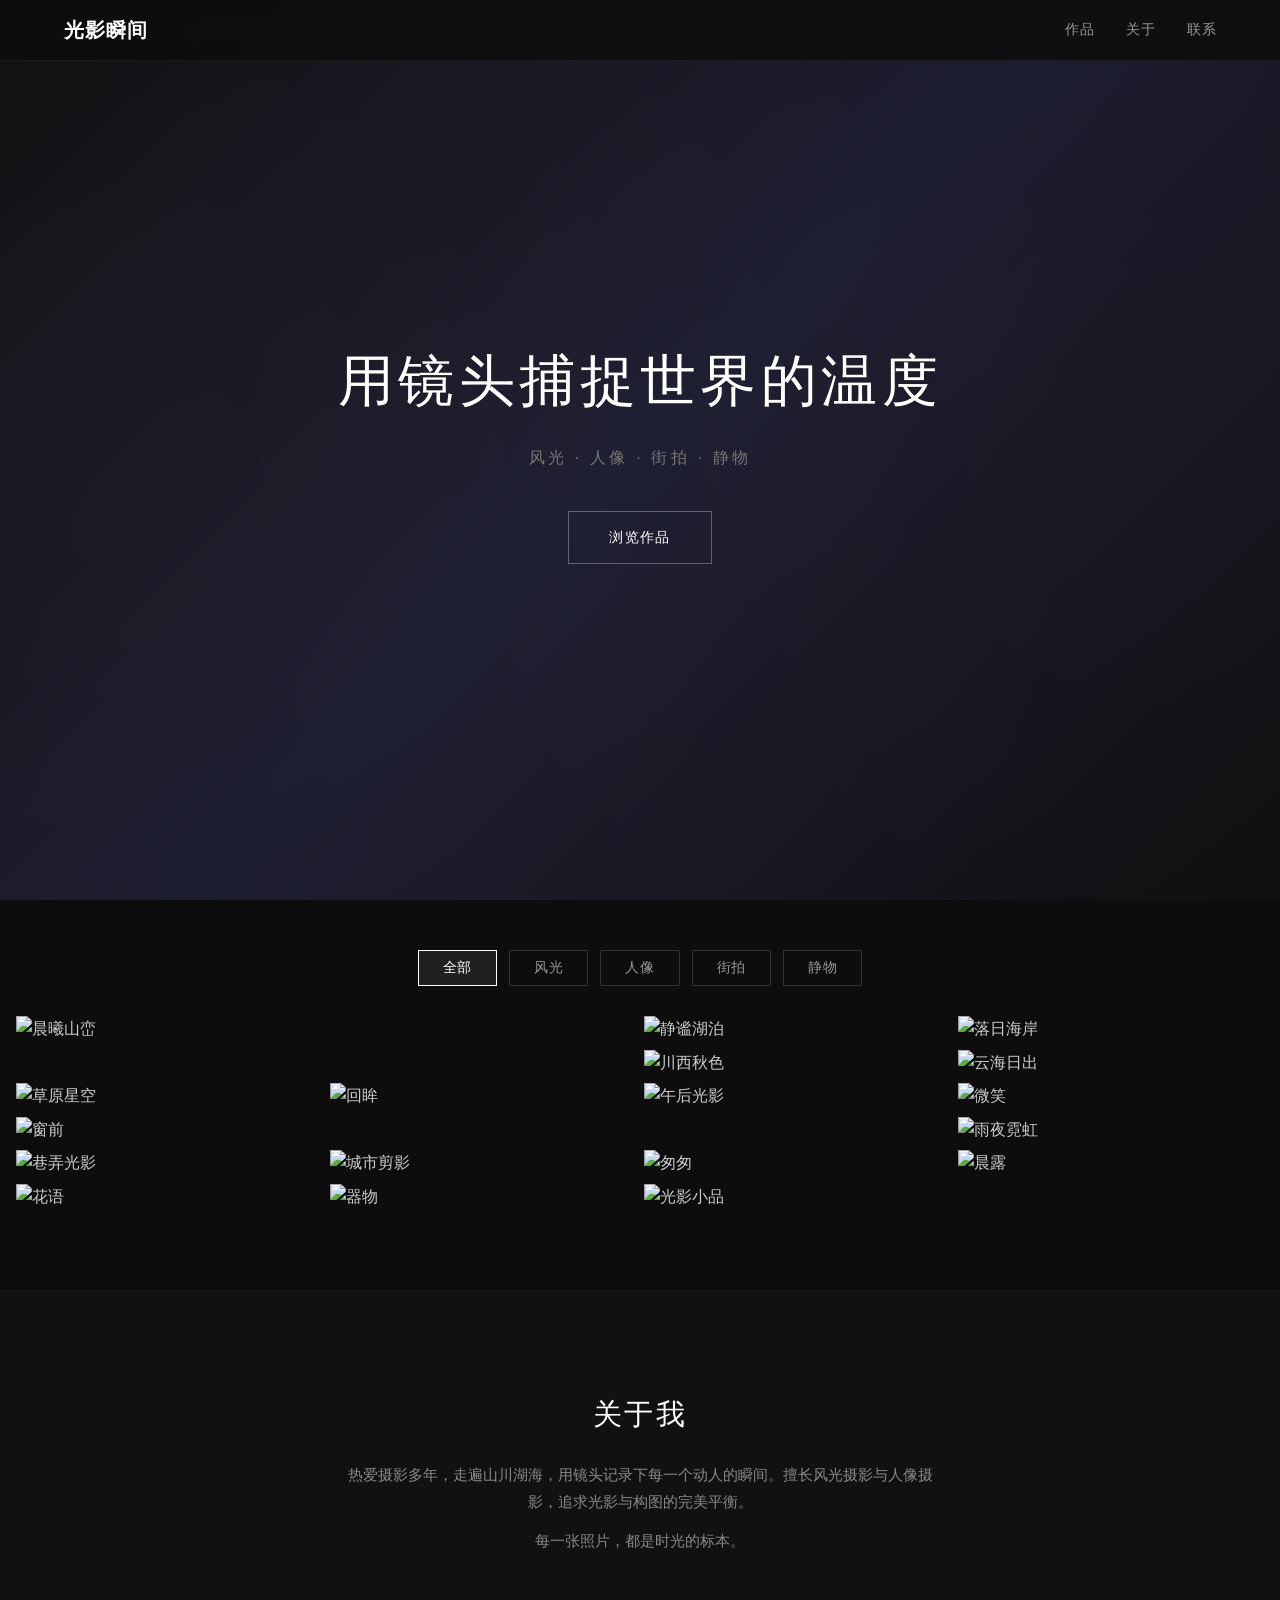
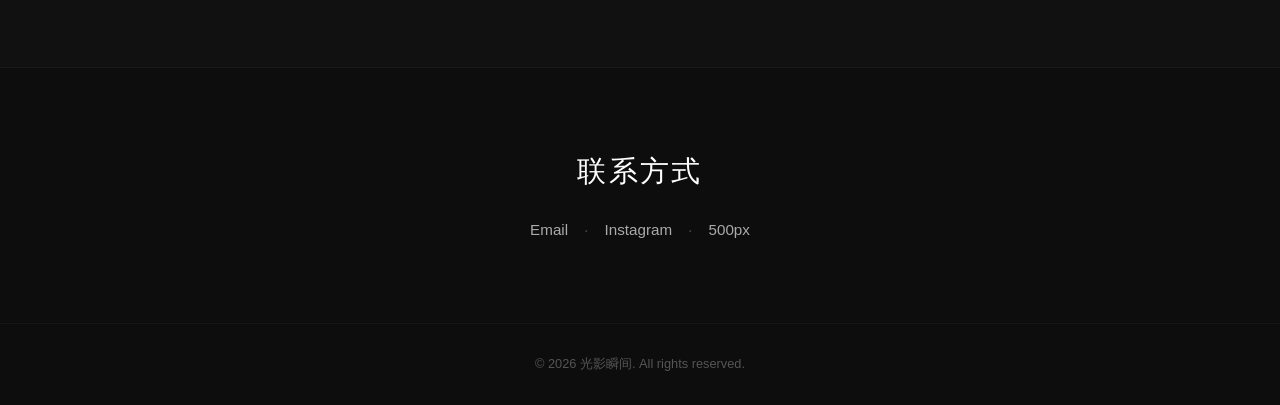
==== index.html @ 5da312e5 "上传" ====
<!DOCTYPE html>
<html lang="zh-CN">
<head>
    <meta charset="UTF-8">
    <meta name="viewport" content="width=device-width, initial-scale=1.0">
    <title>光影瞬间 · 摄影作品集</title>
    <link rel="stylesheet" href="css/style.css">
</head>
<body>
    <header class="header">
        <div class="header-inner">
            <a href="#" class="logo">光影瞬间</a>
            <nav class="nav">
                <a href="#gallery">作品</a>
                <a href="#about">关于</a>
                <a href="#contact">联系</a>
            </nav>
        </div>
    </header>

    <section class="hero">
        <h1>用镜头捕捉世界的温度</h1>
        <p>风光 · 人像 · 街拍 · 静物</p>
        <a href="#gallery" class="btn">浏览作品</a>
    </section>

    <section id="gallery" class="gallery-section">
        <div class="filter-bar">
            <button class="filter-btn active" data-filter="all">全部</button>
            <button class="filter-btn" data-filter="landscape">风光</button>
            <button class="filter-btn" data-filter="portrait">人像</button>
            <button class="filter-btn" data-filter="street">街拍</button>
            <button class="filter-btn" data-filter="still">静物</button>
        </div>
        <div class="gallery" id="galleryGrid"></div>
    </section>

    <section id="about" class="about-section">
        <div class="about-content">
            <h2>关于我</h2>
            <p>热爱摄影多年，走遍山川湖海，用镜头记录下每一个动人的瞬间。擅长风光摄影与人像摄影，追求光影与构图的完美平衡。</p>
            <p>每一张照片，都是时光的标本。</p>
        </div>
    </section>

    <section id="contact" class="contact-section">
        <h2>联系方式</h2>
        <div class="contact-links">
            <a href="mailto:photographer@example.com">Email</a>
            <span class="divider">·</span>
            <a href="#">Instagram</a>
            <span class="divider">·</span>
            <a href="#">500px</a>
        </div>
    </section>

    <footer class="footer">
        <p>&copy; 2026 光影瞬间. All rights reserved.</p>
    </footer>

    <div class="lightbox" id="lightbox">
        <span class="lightbox-close" id="lightboxClose">&times;</span>
        <span class="lightbox-prev" id="lightboxPrev">&#10094;</span>
        <span class="lightbox-next" id="lightboxNext">&#10095;</span>
        <div class="lightbox-content">
            <img src="" alt="" id="lightboxImg">
        </div>
    </div>

    <script src="js/main.js"></script>
</body>
</html>
---- css/style.css ----
/* ===== Reset & Base ===== */
*,
*::before,
*::after {
    margin: 0;
    padding: 0;
    box-sizing: border-box;
}

html {
    scroll-behavior: smooth;
}

body {
    font-family: "PingFang SC", "Hiragino Sans GB", "Microsoft YaHei", "Helvetica Neue", sans-serif;
    background: #0d0d0d;
    color: #ccc;
    line-height: 1.6;
    -webkit-font-smoothing: antialiased;
}

a {
    color: inherit;
    text-decoration: none;
}

img {
    display: block;
    max-width: 100%;
}

/* ===== Header ===== */
.header {
    position: fixed;
    top: 0;
    left: 0;
    width: 100%;
    z-index: 100;
    background: rgba(13, 13, 13, 0.85);
    backdrop-filter: blur(12px);
    -webkit-backdrop-filter: blur(12px);
    border-bottom: 1px solid rgba(255, 255, 255, 0.06);
}

.header-inner {
    max-width: 1200px;
    margin: 0 auto;
    padding: 0 24px;
    height: 60px;
    display: flex;
    align-items: center;
    justify-content: space-between;
}

.logo {
    font-size: 1.25rem;
    font-weight: 600;
    color: #fff;
    letter-spacing: 0.05em;
}

.nav {
    display: flex;
    gap: 32px;
}

.nav a {
    font-size: 0.9rem;
    color: #999;
    transition: color 0.25s;
    letter-spacing: 0.03em;
}

.nav a:hover {
    color: #fff;
}

/* ===== Hero ===== */
.hero {
    height: 100vh;
    display: flex;
    flex-direction: column;
    align-items: center;
    justify-content: center;
    text-align: center;
    background: linear-gradient(135deg, #0d0d0d 0%, #1a1a2e 50%, #0d0d0d 100%);
    position: relative;
    overflow: hidden;
}

.hero::before {
    content: "";
    position: absolute;
    top: -50%;
    left: -50%;
    width: 200%;
    height: 200%;
    background: radial-gradient(circle at 30% 50%, rgba(255, 255, 255, 0.03) 0%, transparent 50%),
                radial-gradient(circle at 70% 50%, rgba(255, 255, 255, 0.02) 0%, transparent 50%);
    animation: heroBg 20s ease-in-out infinite alternate;
}

@keyframes heroBg {
    0% { transform: translate(0, 0); }
    100% { transform: translate(-2%, -2%); }
}

.hero h1 {
    font-size: clamp(2rem, 5vw, 3.5rem);
    font-weight: 300;
    color: #fff;
    letter-spacing: 0.08em;
    position: relative;
    z-index: 1;
}

.hero p {
    margin-top: 20px;
    font-size: 1rem;
    color: #777;
    letter-spacing: 0.2em;
    position: relative;
    z-index: 1;
}

.btn {
    display: inline-block;
    margin-top: 40px;
    padding: 14px 40px;
    border: 1px solid rgba(255, 255, 255, 0.3);
    color: #fff;
    font-size: 0.9rem;
    letter-spacing: 0.1em;
    transition: all 0.35s;
    position: relative;
    z-index: 1;
}

.btn:hover {
    background: rgba(255, 255, 255, 0.08);
    border-color: rgba(255, 255, 255, 0.6);
}

/* ===== Filter Bar ===== */
.filter-bar {
    display: flex;
    justify-content: center;
    flex-wrap: wrap;
    gap: 12px;
    padding: 50px 24px 30px;
}

.filter-btn {
    background: none;
    border: 1px solid rgba(255, 255, 255, 0.15);
    color: #999;
    padding: 8px 24px;
    font-size: 0.85rem;
    cursor: pointer;
    letter-spacing: 0.05em;
    transition: all 0.3s;
    font-family: inherit;
}

.filter-btn:hover {
    color: #fff;
    border-color: rgba(255, 255, 255, 0.4);
}

.filter-btn.active {
    color: #fff;
    border-color: #fff;
    background: rgba(255, 255, 255, 0.08);
}

/* ===== Gallery ===== */
.gallery-section {
    max-width: 1400px;
    margin: 0 auto;
    padding: 0 16px 80px;
}

.gallery {
    display: grid;
    grid-template-columns: repeat(auto-fill, minmax(300px, 1fr));
    gap: 8px;
}

.gallery-item {
    position: relative;
    overflow: hidden;
    cursor: pointer;
    aspect-ratio: auto;
}

.gallery-item img {
    width: 100%;
    height: 100%;
    object-fit: cover;
    transition: transform 0.5s ease;
}

.gallery-item::after {
    content: "";
    position: absolute;
    inset: 0;
    background: rgba(0, 0, 0, 0);
    transition: background 0.4s ease;
}

.gallery-item:hover img {
    transform: scale(1.05);
}

.gallery-item:hover::after {
    background: rgba(0, 0, 0, 0.25);
}

/* Span 2 rows for variety */
.gallery-item.tall {
    grid-row: span 2;
}

.gallery-item.wide {
    grid-column: span 2;
}

/* ===== About ===== */
.about-section {
    padding: 100px 24px;
    background: #111;
    border-top: 1px solid rgba(255, 255, 255, 0.04);
    border-bottom: 1px solid rgba(255, 255, 255, 0.04);
}

.about-content {
    max-width: 600px;
    margin: 0 auto;
    text-align: center;
}

.about-content h2 {
    font-size: 1.8rem;
    font-weight: 300;
    color: #fff;
    letter-spacing: 0.08em;
    margin-bottom: 24px;
}

.about-content p {
    color: #888;
    font-size: 0.95rem;
    margin-bottom: 12px;
    line-height: 1.8;
}

/* ===== Contact ===== */
.contact-section {
    padding: 80px 24px;
    text-align: center;
}

.contact-section h2 {
    font-size: 1.8rem;
    font-weight: 300;
    color: #fff;
    letter-spacing: 0.08em;
    margin-bottom: 24px;
}

.contact-links {
    display: flex;
    justify-content: center;
    align-items: center;
    gap: 16px;
    flex-wrap: wrap;
}

.contact-links a {
    color: #aaa;
    font-size: 0.95rem;
    transition: color 0.25s;
}

.contact-links a:hover {
    color: #fff;
}

.divider {
    color: #444;
}

/* ===== Footer ===== */
.footer {
    padding: 30px 24px;
    text-align: center;
    border-top: 1px solid rgba(255, 255, 255, 0.04);
}

.footer p {
    font-size: 0.8rem;
    color: #555;
}

/* ===== Lightbox ===== */
.lightbox {
    display: none;
    position: fixed;
    inset: 0;
    z-index: 200;
    background: rgba(0, 0, 0, 0.95);
    align-items: center;
    justify-content: center;
    opacity: 0;
    transition: opacity 0.3s ease;
}

.lightbox.active {
    display: flex;
    opacity: 1;
}

.lightbox-content {
    max-width: 90vw;
    max-height: 85vh;
    display: flex;
    align-items: center;
    justify-content: center;
}

.lightbox-content img {
    max-width: 90vw;
    max-height: 85vh;
    object-fit: contain;
    box-shadow: 0 0 60px rgba(0, 0, 0, 0.5);
}

.lightbox-close {
    position: absolute;
    top: 24px;
    right: 32px;
    font-size: 2.5rem;
    color: #999;
    cursor: pointer;
    z-index: 10;
    transition: color 0.25s;
}

.lightbox-close:hover {
    color: #fff;
}

.lightbox-prev,
.lightbox-next {
    position: absolute;
    top: 50%;
    transform: translateY(-50%);
    font-size: 2.5rem;
    color: #999;
    cursor: pointer;
    padding: 16px;
    user-select: none;
    transition: color 0.25s;
    z-index: 10;
}

.lightbox-prev:hover,
.lightbox-next:hover {
    color: #fff;
}

.lightbox-prev { left: 16px; }
.lightbox-next { right: 16px; }

/* ===== Responsive ===== */
@media (max-width: 768px) {
    .nav {
        gap: 20px;
    }

    .gallery {
        grid-template-columns: repeat(auto-fill, minmax(160px, 1fr));
        gap: 4px;
    }

    .gallery-item.wide {
        grid-column: span 1;
    }

    .gallery-item.tall {
        grid-row: span 1;
    }

    .hero h1 {
        font-size: 1.8rem;
    }

    .lightbox-prev,
    .lightbox-next {
        font-size: 1.8rem;
        padding: 8px;
    }
}
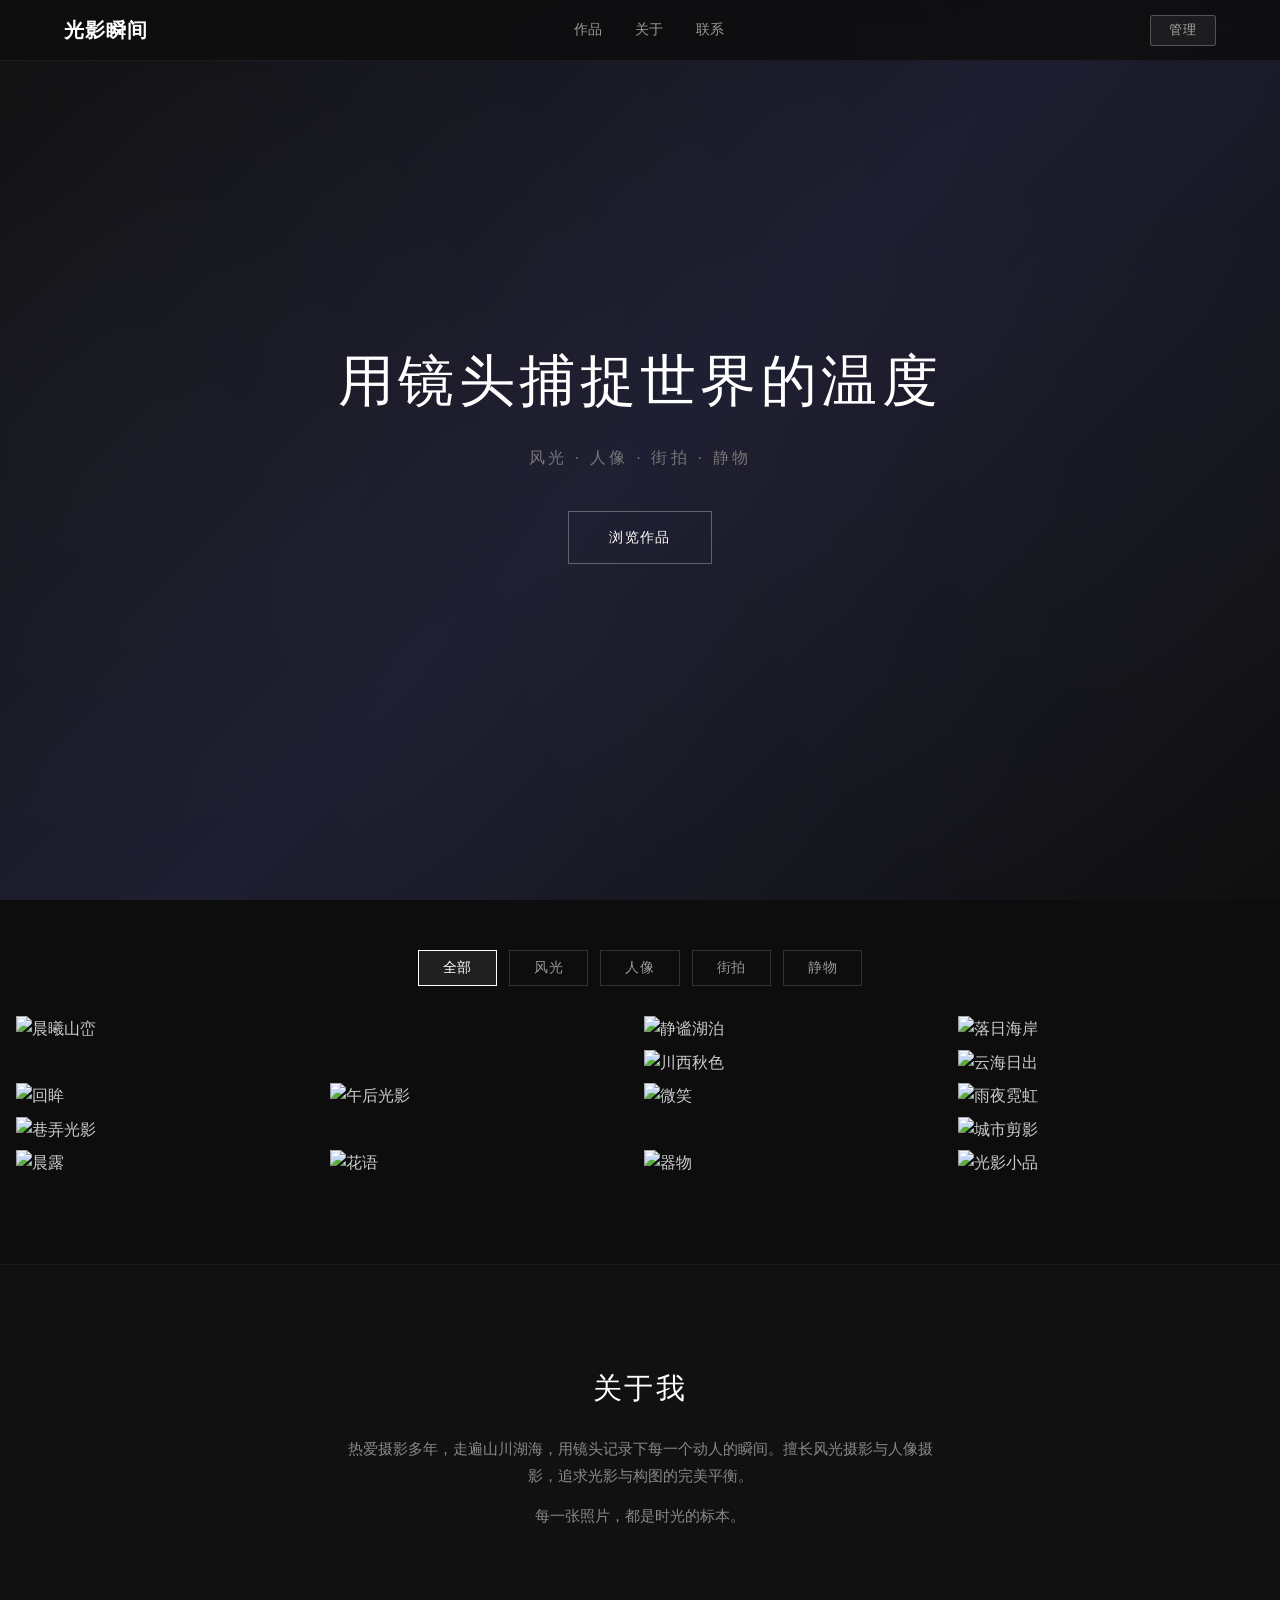
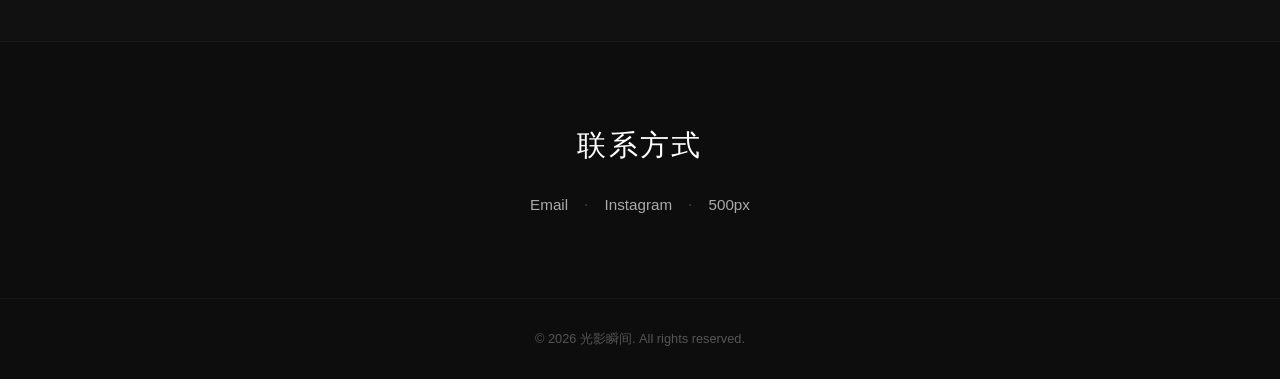
==== commit a56ad763: "更新" ====
--- a/index.html
+++ b/index.html
@@ -15,6 +15,7 @@
                 <a href="#about">关于</a>
                 <a href="#contact">联系</a>
             </nav>
+            <button class="admin-trigger" id="adminTrigger">管理</button>
         </div>
     </header>
 
@@ -31,6 +32,10 @@
             <button class="filter-btn" data-filter="portrait">人像</button>
             <button class="filter-btn" data-filter="street">街拍</button>
             <button class="filter-btn" data-filter="still">静物</button>
+        </div>
+        <div class="gallery-empty" id="galleryEmpty" style="display:none">
+            <p>暂无作品</p>
+            <p>点击右下角管理按钮上传你的第一张照片</p>
         </div>
         <div class="gallery" id="galleryGrid"></div>
     </section>
@@ -65,6 +70,65 @@
         <div class="lightbox-content">
             <img src="" alt="" id="lightboxImg">
         </div>
+        <div class="lightbox-info" id="lightboxInfo"></div>
+    </div>
+
+    <!-- ===== Admin Panel ===== -->
+    <div class="admin-overlay" id="adminOverlay">
+        <div class="admin-panel" id="adminPanel">
+
+            <!-- Login -->
+            <div class="admin-login" id="adminLogin">
+                <h2>管理登录</h2>
+                <form id="loginForm">
+                    <input type="password" id="loginPassword" placeholder="请输入管理密码" required>
+                    <button type="submit" class="btn btn-sm">进入管理</button>
+                </form>
+                <button class="btn-close" id="adminClose">&times;</button>
+            </div>
+
+            <!-- Dashboard -->
+            <div class="admin-dashboard" id="adminDashboard" style="display:none">
+                <div class="admin-header">
+                    <h2>作品管理</h2>
+                    <div class="admin-actions">
+                        <button class="btn btn-sm" id="btnExport">导出数据</button>
+                        <label class="btn btn-sm btn-import">
+                            导入数据
+                            <input type="file" id="importFile" accept=".json" hidden>
+                        </label>
+                        <button class="btn btn-sm btn-danger" id="btnReset">重置演示数据</button>
+                        <button class="btn btn-sm" id="btnLogout">退出</button>
+                    </div>
+                </div>
+
+                <!-- Upload Form -->
+                <div class="upload-zone" id="uploadZone">
+                    <div class="upload-preview" id="uploadPreview">
+                        <span>点击或拖拽上传</span>
+                    </div>
+                    <input type="file" id="uploadInput" accept="image/*" hidden>
+                    <div class="upload-fields">
+                        <input type="text" id="uploadTitle" placeholder="作品标题">
+                        <select id="uploadCategory">
+                            <option value="landscape">风光</option>
+                            <option value="portrait">人像</option>
+                            <option value="street">街拍</option>
+                            <option value="still">静物</option>
+                        </select>
+                        <button class="btn btn-sm" id="btnUpload" disabled>上传作品</button>
+                    </div>
+                </div>
+
+                <!-- Photo List -->
+                <div class="photo-list" id="photoList">
+                    <p class="list-empty">暂无作品，请上传</p>
+                </div>
+
+                <button class="btn-close" id="adminDashboardClose">&times;</button>
+            </div>
+
+        </div>
     </div>
 
     <script src="js/main.js"></script>
--- a/css/style.css
+++ b/css/style.css
@@ -372,6 +372,364 @@
 .lightbox-prev { left: 16px; }
 .lightbox-next { right: 16px; }
 
+/* ===== Lightbox info ===== */
+.lightbox-info {
+    position: absolute;
+    bottom: 32px;
+    left: 50%;
+    transform: translateX(-50%);
+    color: #888;
+    font-size: 0.9rem;
+    letter-spacing: 0.05em;
+}
+
+/* ===== Admin Trigger ===== */
+.admin-trigger {
+    padding: 6px 18px;
+    background: rgba(255, 255, 255, 0.06);
+    border: 1px solid rgba(255, 255, 255, 0.25);
+    color: #aaa;
+    font-size: 0.8rem;
+    cursor: pointer;
+    font-family: inherit;
+    letter-spacing: 0.06em;
+    border-radius: 3px;
+    transition: all 0.3s;
+}
+
+.admin-trigger:hover {
+    background: rgba(255, 255, 255, 0.12);
+    border-color: rgba(255, 255, 255, 0.5);
+    color: #fff;
+}
+
+/* ===== Admin Overlay ===== */
+.admin-overlay {
+    display: none;
+    position: fixed;
+    inset: 0;
+    z-index: 300;
+    background: rgba(0, 0, 0, 0.85);
+    align-items: center;
+    justify-content: center;
+    backdrop-filter: blur(4px);
+}
+
+.admin-overlay.active {
+    display: flex;
+}
+
+.admin-panel {
+    position: relative;
+    background: #1a1a1a;
+    border: 1px solid rgba(255, 255, 255, 0.1);
+    border-radius: 4px;
+    width: 90vw;
+    max-width: 800px;
+    max-height: 85vh;
+    overflow-y: auto;
+    padding: 40px;
+}
+
+/* ===== Admin Login ===== */
+.admin-login {
+    text-align: center;
+}
+
+.admin-login h2 {
+    font-size: 1.5rem;
+    font-weight: 300;
+    color: #fff;
+    letter-spacing: 0.08em;
+    margin-bottom: 28px;
+}
+
+.admin-login form {
+    display: flex;
+    flex-direction: column;
+    align-items: center;
+    gap: 16px;
+}
+
+.admin-login input[type="password"] {
+    width: 260px;
+    padding: 12px 16px;
+    background: #111;
+    border: 1px solid rgba(255, 255, 255, 0.15);
+    color: #fff;
+    font-size: 0.95rem;
+    font-family: inherit;
+    outline: none;
+    transition: border-color 0.3s;
+}
+
+.admin-login input[type="password"]:focus {
+    border-color: rgba(255, 255, 255, 0.4);
+}
+
+.hint {
+    margin-top: 12px;
+    font-size: 0.8rem;
+    color: #555;
+}
+
+/* ===== Admin Dashboard ===== */
+.admin-header {
+    display: flex;
+    align-items: center;
+    justify-content: space-between;
+    flex-wrap: wrap;
+    gap: 12px;
+    margin-bottom: 28px;
+    padding-bottom: 20px;
+    border-bottom: 1px solid rgba(255, 255, 255, 0.06);
+}
+
+.admin-header h2 {
+    font-size: 1.3rem;
+    font-weight: 300;
+    color: #fff;
+    letter-spacing: 0.08em;
+}
+
+.admin-actions {
+    display: flex;
+    flex-wrap: wrap;
+    gap: 8px;
+}
+
+/* ===== Buttons ===== */
+.btn-sm {
+    display: inline-block;
+    padding: 8px 20px;
+    font-size: 0.8rem;
+    letter-spacing: 0.05em;
+    margin-top: 0;
+    background: none;
+    border: 1px solid rgba(255, 255, 255, 0.2);
+    color: #ccc;
+    cursor: pointer;
+    font-family: inherit;
+    transition: all 0.25s;
+}
+
+.btn-sm:hover {
+    background: rgba(255, 255, 255, 0.06);
+    border-color: rgba(255, 255, 255, 0.4);
+    color: #fff;
+}
+
+.btn-import {
+    cursor: pointer;
+}
+
+.btn-danger {
+    border-color: rgba(255, 80, 80, 0.3);
+    color: #e55;
+}
+
+.btn-danger:hover {
+    border-color: rgba(255, 80, 80, 0.7);
+    background: rgba(255, 80, 80, 0.08);
+}
+
+.btn-close {
+    position: absolute;
+    top: 16px;
+    right: 20px;
+    background: none;
+    border: none;
+    color: #666;
+    font-size: 1.8rem;
+    cursor: pointer;
+    transition: color 0.25s;
+}
+
+.btn-close:hover {
+    color: #fff;
+}
+
+/* ===== Upload Zone ===== */
+.upload-zone {
+    border: 1px dashed rgba(255, 255, 255, 0.15);
+    padding: 20px;
+    margin-bottom: 28px;
+    border-radius: 4px;
+}
+
+.upload-preview {
+    width: 100%;
+    height: 100px;
+    display: flex;
+    align-items: center;
+    justify-content: center;
+    margin-bottom: 16px;
+    background: #111;
+    cursor: pointer;
+    border-radius: 4px;
+    overflow: hidden;
+    transition: border-color 0.3s;
+}
+
+.upload-preview:hover {
+    border-color: rgba(255, 255, 255, 0.3);
+}
+
+.upload-preview span {
+    color: #555;
+    font-size: 0.9rem;
+}
+
+.upload-preview img {
+    width: 100%;
+    height: 100%;
+    object-fit: cover;
+}
+
+.upload-fields {
+    display: flex;
+    gap: 10px;
+    flex-wrap: wrap;
+}
+
+.upload-fields input[type="text"] {
+    flex: 1;
+    min-width: 160px;
+    padding: 10px 14px;
+    background: #111;
+    border: 1px solid rgba(255, 255, 255, 0.15);
+    color: #fff;
+    font-size: 0.9rem;
+    font-family: inherit;
+    outline: none;
+    transition: border-color 0.3s;
+}
+
+.upload-fields input[type="text"]:focus {
+    border-color: rgba(255, 255, 255, 0.4);
+}
+
+.upload-fields select {
+    padding: 10px 14px;
+    background: #111;
+    border: 1px solid rgba(255, 255, 255, 0.15);
+    color: #fff;
+    font-size: 0.9rem;
+    font-family: inherit;
+    outline: none;
+    cursor: pointer;
+}
+
+.upload-fields select option {
+    background: #1a1a1a;
+}
+
+#btnUpload:disabled {
+    opacity: 0.3;
+    cursor: not-allowed;
+}
+
+/* ===== Photo List ===== */
+.photo-list {
+    display: flex;
+    flex-direction: column;
+    gap: 6px;
+}
+
+.list-empty {
+    text-align: center;
+    color: #555;
+    padding: 30px 0;
+    font-size: 0.9rem;
+}
+
+.photo-list-item {
+    display: flex;
+    align-items: center;
+    gap: 14px;
+    padding: 10px 14px;
+    background: #111;
+    border-radius: 4px;
+    transition: background 0.2s;
+}
+
+.photo-list-item:hover {
+    background: #181818;
+}
+
+.photo-list-thumb {
+    width: 52px;
+    height: 52px;
+    object-fit: cover;
+    border-radius: 3px;
+    flex-shrink: 0;
+}
+
+.photo-list-info {
+    flex: 1;
+    min-width: 0;
+}
+
+.photo-list-title {
+    color: #ddd;
+    font-size: 0.9rem;
+    white-space: nowrap;
+    overflow: hidden;
+    text-overflow: ellipsis;
+}
+
+.photo-list-cat {
+    color: #666;
+    font-size: 0.75rem;
+    margin-top: 2px;
+    text-transform: capitalize;
+}
+
+.photo-list-actions {
+    display: flex;
+    gap: 6px;
+    flex-shrink: 0;
+}
+
+.photo-list-actions button {
+    padding: 5px 12px;
+    font-size: 0.75rem;
+    background: none;
+    border: 1px solid rgba(255, 255, 255, 0.1);
+    color: #999;
+    cursor: pointer;
+    font-family: inherit;
+    border-radius: 3px;
+    transition: all 0.2s;
+}
+
+.photo-list-actions button:hover {
+    color: #fff;
+    border-color: rgba(255, 255, 255, 0.3);
+}
+
+.photo-list-actions .btn-del:hover {
+    border-color: rgba(255, 80, 80, 0.5);
+    color: #e55;
+}
+
+/* ===== Gallery Empty ===== */
+.gallery-empty {
+    text-align: center;
+    padding: 80px 24px;
+}
+
+.gallery-empty p:first-child {
+    font-size: 1.2rem;
+    color: #555;
+}
+
+.gallery-empty p:last-child {
+    margin-top: 8px;
+    font-size: 0.85rem;
+    color: #444;
+}
+
 /* ===== Responsive ===== */
 @media (max-width: 768px) {
     .nav {
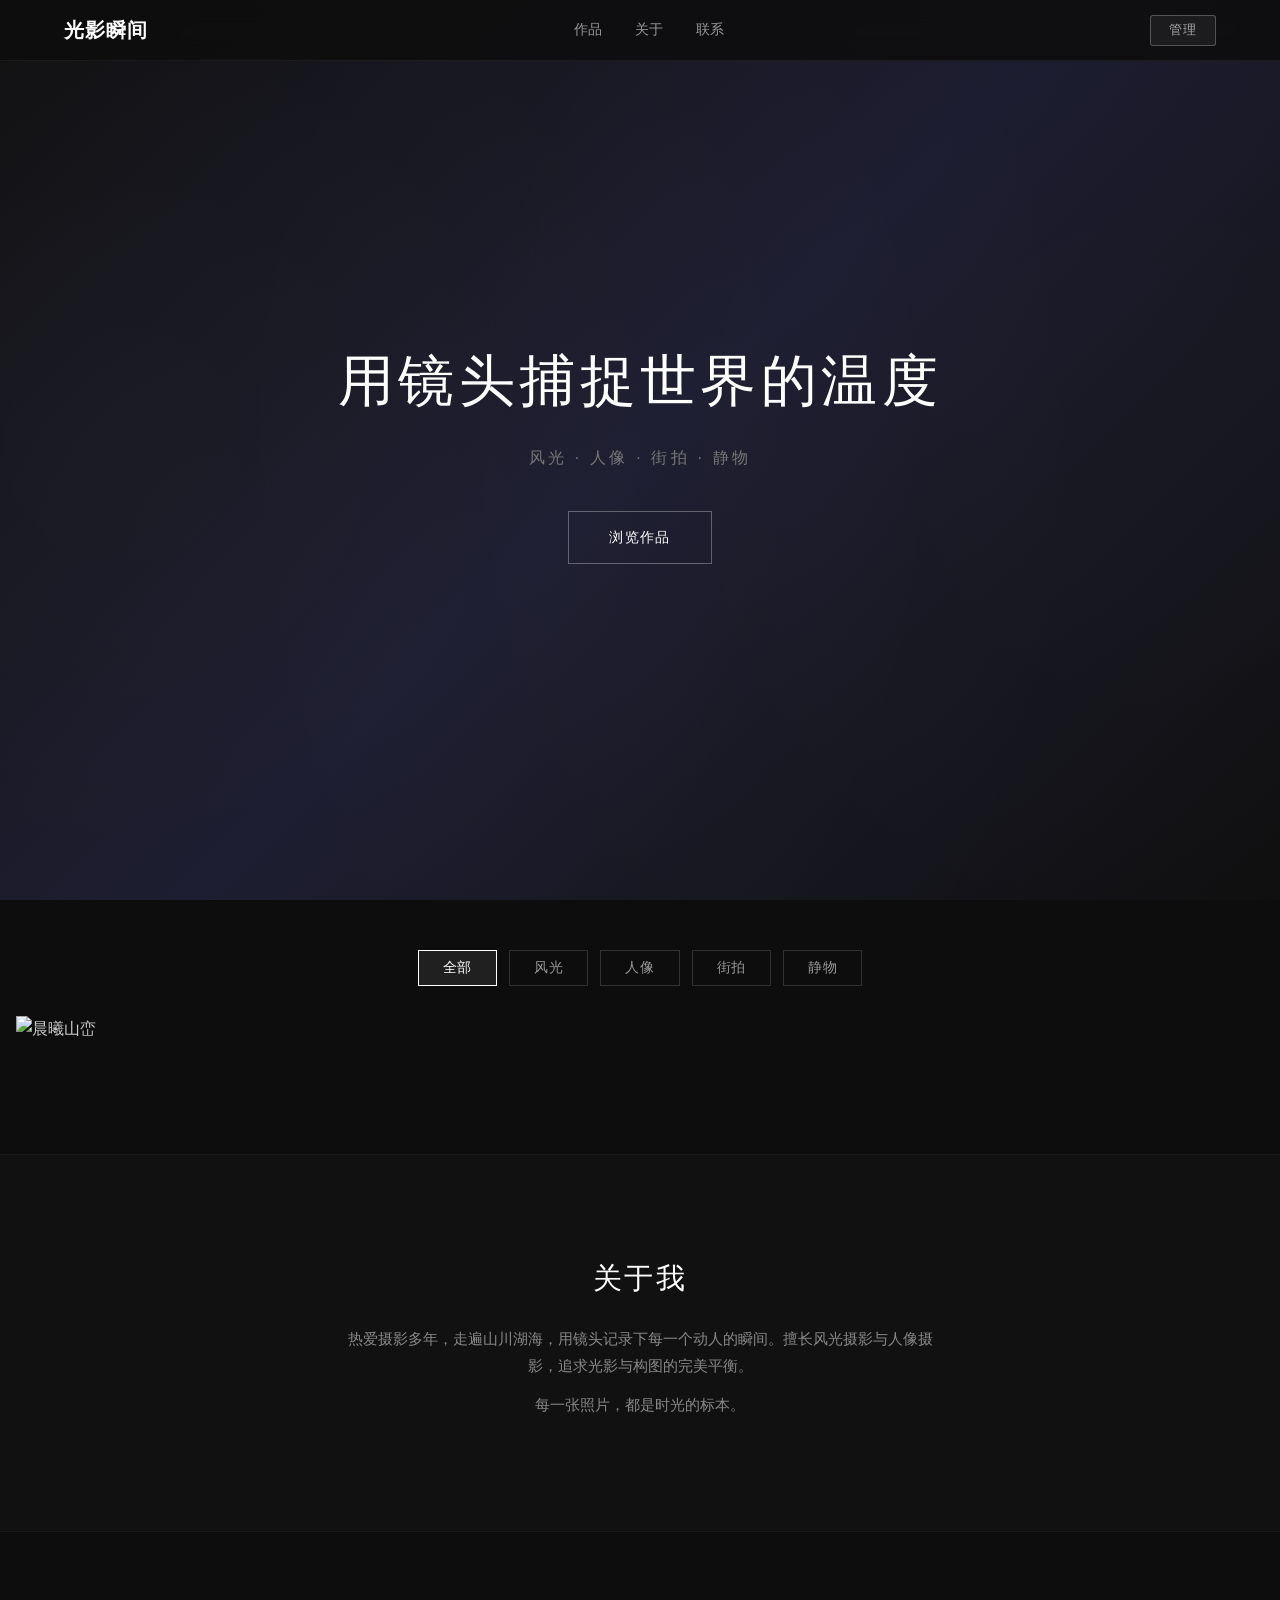
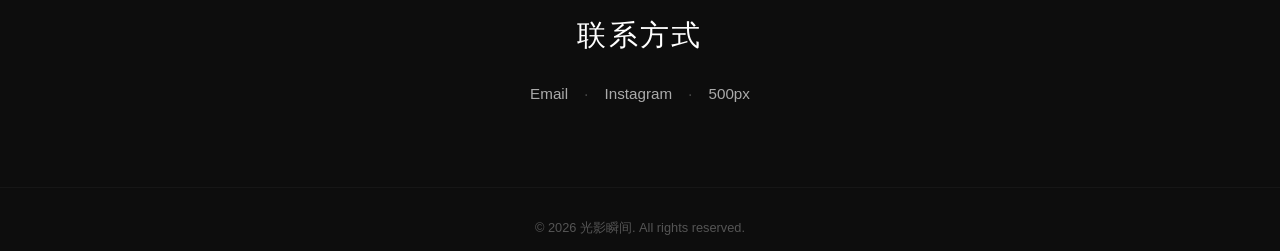
==== commit af4d4a03: "更新" ====
--- a/index.html
+++ b/index.html
@@ -105,7 +105,7 @@
                 <!-- Upload Form -->
                 <div class="upload-zone" id="uploadZone">
                     <div class="upload-preview" id="uploadPreview">
-                        <span>点击或拖拽上传</span>
+                        <span>点击选择图片 — 上传后网站立即显示</span>
                     </div>
                     <input type="file" id="uploadInput" accept="image/*" hidden>
                     <div class="upload-fields">
@@ -119,6 +119,9 @@
                         <button class="btn btn-sm" id="btnUpload" disabled>上传作品</button>
                     </div>
                 </div>
+                <p class="hint" style="margin-bottom:20px;color:#555;font-size:0.75rem">
+                    上传后图片将立即在网站显示。浏览器会自动下载图片文件，请将其放入 images/ 文件夹，然后导出 photos.json 替换 data/ 目录下的文件，即可部署上线。
+                </p>
 
                 <!-- Photo List -->
                 <div class="photo-list" id="photoList">
